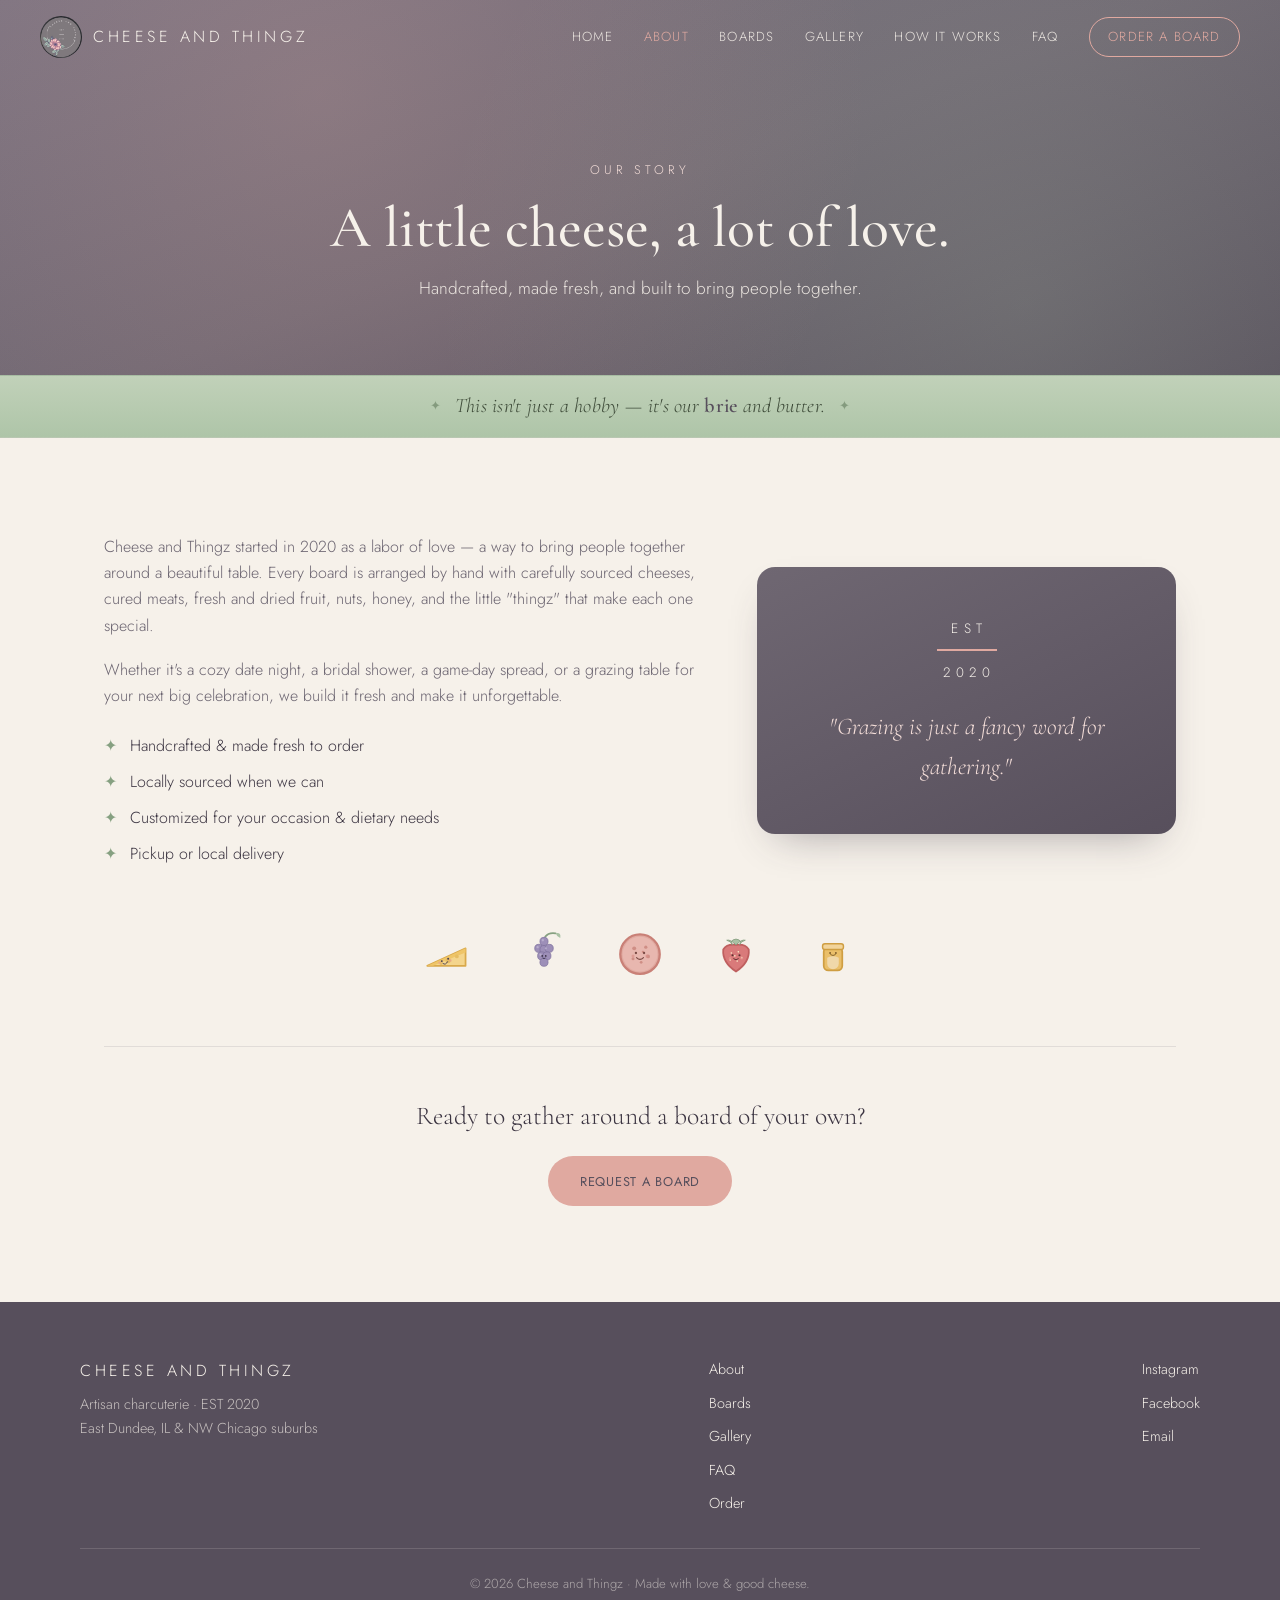
==== about.html @ 500e3eec "Launch Cheese and Thingz website Multi-page static site (Home, About, Boards, Gallery, How it Works," ====
<!DOCTYPE html>
<html lang="en">
<head>
  <meta charset="UTF-8" />
  <meta name="viewport" content="width=device-width, initial-scale=1.0" />
  <title>About — Cheese and Thingz</title>
  <meta name="description" content="The story behind Cheese and Thingz — handcrafted artisan charcuterie boards, made fresh with love since 2020." />
  <meta property="og:type" content="website" />
  <meta property="og:title" content="About — Cheese and Thingz" />
  <meta property="og:description" content="The story behind Cheese and Thingz — handcrafted artisan charcuterie boards, made fresh with love since 2020." />
  <meta property="og:image" content="https://R2xB2.github.io/cheese-and-thingz/assets/logo.png" />
  <meta property="og:url" content="https://R2xB2.github.io/cheese-and-thingz/about.html" />
  <meta name="twitter:card" content="summary_large_image" />
  <meta name="twitter:title" content="About — Cheese and Thingz" />
  <meta name="twitter:description" content="The story behind Cheese and Thingz — handcrafted artisan charcuterie boards, made fresh with love since 2020." />
  <meta name="twitter:image" content="https://R2xB2.github.io/cheese-and-thingz/assets/logo.png" />
  <link rel="preconnect" href="https://fonts.googleapis.com" />
  <link rel="preconnect" href="https://fonts.gstatic.com" crossorigin />
  <link href="https://fonts.googleapis.com/css2?family=Cormorant+Garamond:ital,wght@0,400;0,500;0,600;1,400&family=Jost:wght@300;400;500&display=swap" rel="stylesheet" />
  <link rel="stylesheet" href="styles.css" />
  <link rel="icon" href="assets/logo.png" />
</head>
<body>

  <header class="nav" id="nav">
    <a href="index.html" class="nav__brand">
      <img src="assets/logo.png" alt="Cheese and Thingz logo" class="nav__logo" onerror="this.style.display='none'" />
      <span class="nav__name">Cheese and Thingz</span>
    </a>
    <nav class="nav__links">
      <a href="index.html">Home</a>
      <a href="about.html" aria-current="page">About</a>
      <a href="boards.html">Boards</a>
      <a href="gallery.html">Gallery</a>
      <a href="how-it-works.html">How it Works</a>
      <a href="faq.html">FAQ</a>
      <a href="order.html" class="nav__cta">Order a Board</a>
    </nav>
    <button class="nav__toggle" id="navToggle" aria-label="Menu">☰</button>
  </header>

  <section class="pagehero">
    <div class="pagehero__inner">
      <p class="hero__eyebrow">Our Story</p>
      <h1>A little cheese, a lot of love.</h1>
      <p class="pagehero__sub">Handcrafted, made fresh, and built to bring people together.</p>
    </div>
  </section>

  <div class="punbar">This isn't just a hobby — it's our <span>brie</span> and butter.</div>

  <section class="section">
    <div class="about__grid">
      <div class="about__text">
        <p>Cheese and Thingz started in 2020 as a labor of love — a way to bring people together around a beautiful table. Every board is arranged by hand with carefully sourced cheeses, cured meats, fresh and dried fruit, nuts, honey, and the little "thingz" that make each one special.</p>
        <p>Whether it's a cozy date night, a bridal shower, a game-day spread, or a grazing table for your next big celebration, we build it fresh and make it unforgettable.</p>
        <ul class="about__points">
          <li>Handcrafted &amp; made fresh to order</li>
          <li>Locally sourced when we can</li>
          <li>Customized for your occasion &amp; dietary needs</li>
          <li>Pickup or local delivery</li>
        </ul>
      </div>
      <div class="about__card">
        <div class="about__badge">
          <span class="about__badge-est">EST</span>
          <span class="about__badge-line"></span>
          <span class="about__badge-year">2020</span>
        </div>
        <p class="about__quote">"Grazing is just a fancy word for gathering."</p>
      </div>
    </div>
    <div class="garnish" style="margin-top:3.5rem;">
      <img src="assets/cheese.svg" alt="cheese" />
      <img src="assets/grapes.svg" alt="grapes" />
      <img src="assets/salami.svg" alt="salami" />
      <img src="assets/strawberry.svg" alt="strawberry" />
      <img src="assets/honey.svg" alt="honey" />
    </div>

    <div class="cta-band">
      <p>Ready to gather around a board of your own?</p>
      <a href="order.html" class="btn btn--primary">Request a Board</a>
    </div>
  </section>

  <footer class="footer">
    <div class="footer__inner">
      <div class="footer__brand">
        <span class="nav__name">Cheese and Thingz</span>
        <p>Artisan charcuterie · EST 2020<br />East Dundee, IL &amp; NW Chicago suburbs</p>
      </div>
      <div class="footer__links">
        <a href="about.html">About</a>
        <a href="boards.html">Boards</a>
        <a href="gallery.html">Gallery</a>
        <a href="faq.html">FAQ</a>
        <a href="order.html">Order</a>
      </div>
      <div class="footer__social">
        <a href="https://www.instagram.com/cheeseandthingz" target="_blank" rel="noopener" aria-label="Instagram">Instagram</a>
        <a href="#" aria-label="Facebook">Facebook</a>
        <a href="mailto:hello@cheeseandthingz.com">Email</a>
      </div>
    </div>
    <p class="footer__fine">© <span id="year"></span> Cheese and Thingz · Made with love &amp; good cheese.</p>
  </footer>

  <script src="script.js"></script>
</body>
</html>
---- styles.css ----
/* ============================================================
   Cheese and Thingz — themed on the logo
   Palette: mauve-taupe · dusty rose · sage green · cream
   ============================================================ */

:root {
  --mauve:        #6f6772;  /* logo background */
  --mauve-deep:   #574f5c;
  --mauve-soft:   #8a8290;
  --rose:         #e0a9a0;  /* the rose */
  --rose-deep:    #cf8e85;
  --rose-tint:    #f3ddd8;
  --sage:         #a9c1a4;  /* the leaves */
  --sage-deep:    #86a081;
  --cream:        #f6f1ea;
  --cream-2:      #efe7dc;
  --ink:          #3c3542;
  --ink-soft:     #6b6470;
  --white:        #ffffff;

  --serif: "Cormorant Garamond", Georgia, serif;
  --sans:  "Jost", "Segoe UI", system-ui, sans-serif;

  --shadow: 0 18px 40px -20px rgba(60, 53, 66, 0.45);
  --radius: 18px;
}

* { margin: 0; padding: 0; box-sizing: border-box; }

html { scroll-behavior: smooth; overflow-x: clip; }

body {
  font-family: var(--sans);
  font-weight: 300;
  color: var(--ink);
  background: var(--cream);
  line-height: 1.65;
  -webkit-font-smoothing: antialiased;
  overflow-x: clip;
}

h1, h2, h3 { font-family: var(--serif); font-weight: 500; line-height: 1.1; }

a { color: inherit; text-decoration: none; }

img { max-width: 100%; display: block; }

/* ===== Buttons ===== */
.btn {
  display: inline-block;
  padding: 0.85rem 1.9rem;
  border-radius: 999px;
  font-family: var(--sans);
  font-weight: 400;
  letter-spacing: 0.06em;
  text-transform: uppercase;
  font-size: 0.8rem;
  cursor: pointer;
  border: 1.5px solid transparent;
  transition: all 0.25s ease;
}
.btn--primary { background: var(--rose); color: var(--mauve-deep); }
.btn--primary:hover { background: var(--rose-deep); color: var(--white); transform: translateY(-2px); }
.btn--ghost { border-color: currentColor; color: inherit; }
.btn--ghost:hover { background: rgba(255,255,255,0.12); transform: translateY(-2px); }

/* ===== Nav ===== */
.nav {
  position: fixed; top: 0; left: 0; right: 0; z-index: 100;
  display: flex; align-items: center; justify-content: space-between;
  padding: 1rem 2.5rem;
  background: rgba(111, 103, 114, 0.0);
  transition: background 0.3s ease, padding 0.3s ease, box-shadow 0.3s ease;
}
.nav.is-scrolled {
  background: rgba(87, 79, 92, 0.96);
  padding: 0.7rem 2.5rem;
  box-shadow: 0 8px 30px -18px rgba(0,0,0,0.6);
  backdrop-filter: blur(8px);
}
.nav__brand { display: flex; align-items: center; gap: 0.7rem; color: var(--cream); }
.nav__logo { width: 42px; height: 42px; border-radius: 50%; object-fit: cover; }
.nav__name {
  font-family: var(--sans); font-weight: 300; text-transform: uppercase;
  font-size: 1rem; letter-spacing: 0.22em; color: var(--cream);
}
.amp { color: var(--rose); font-style: italic; }
.nav__links { display: flex; align-items: center; gap: 1.9rem; }
.nav__links a {
  color: var(--cream); font-size: 0.82rem; letter-spacing: 0.09em;
  text-transform: uppercase; opacity: 0.9; transition: opacity 0.2s, color 0.2s;
}
.nav__links a:hover { opacity: 1; color: var(--rose); }
.nav__cta {
  border: 1.4px solid var(--rose); border-radius: 999px; padding: 0.5rem 1.15rem;
  color: var(--rose) !important; opacity: 1 !important;
}
.nav__cta:hover { background: var(--rose); color: var(--mauve-deep) !important; }
.nav__links a[aria-current="page"] { color: var(--rose); opacity: 1; }
.nav__cta[aria-current="page"] { background: var(--rose); color: var(--mauve-deep) !important; }
.nav__toggle {
  display: none; background: none; border: none; color: var(--cream);
  font-size: 1.6rem; cursor: pointer;
}

/* ===== Hero ===== */
.hero {
  position: relative; min-height: 100vh;
  display: flex; flex-direction: column; align-items: center; justify-content: center;
  text-align: center; padding: 7rem 1.5rem 4rem;
  color: var(--cream);
  background:
    radial-gradient(circle at 30% 20%, rgba(224,169,160,0.22), transparent 55%),
    radial-gradient(circle at 75% 75%, rgba(169,193,164,0.20), transparent 55%),
    linear-gradient(160deg, #7a7280 0%, #6f6772 45%, #574f5c 100%);
}
.hero__inner { max-width: 720px; }
.hero__logo {
  width: 190px; height: 190px; border-radius: 50%; object-fit: cover;
  margin: 0 auto 1.8rem; box-shadow: 0 20px 50px -20px rgba(0,0,0,0.55);
  border: 3px solid rgba(246,241,234,0.25);
}
.hero__logo.is-missing { display: none; }
.hero__eyebrow {
  text-transform: uppercase; letter-spacing: 0.32em; font-size: 0.78rem;
  color: var(--rose-tint); margin-bottom: 1rem;
}
.hero__title { font-size: clamp(2.2rem, 7vw, 4.6rem); margin-bottom: 1.2rem; }
.hero__sub {
  font-size: 1.12rem; max-width: 560px; margin: 0 auto 2.2rem;
  color: rgba(246,241,234,0.9); font-weight: 300;
}
.hero__actions { display: flex; gap: 1rem; justify-content: center; flex-wrap: wrap; }
.hero__scroll {
  position: absolute; bottom: 2rem; color: var(--rose); font-size: 1.2rem;
  animation: float 2.4s ease-in-out infinite;
}
@keyframes float { 0%,100% { transform: translateY(0); opacity: 0.7; } 50% { transform: translateY(8px); opacity: 1; } }

/* ===== Page banner (subpages) ===== */
.pagehero {
  display: flex; align-items: center; justify-content: center; text-align: center;
  padding: 10rem 1.5rem 4.5rem; color: var(--cream);
  background:
    radial-gradient(circle at 25% 25%, rgba(224,169,160,0.22), transparent 55%),
    radial-gradient(circle at 80% 80%, rgba(169,193,164,0.20), transparent 55%),
    linear-gradient(160deg, #7a7280 0%, #6f6772 50%, #574f5c 100%);
}
.pagehero__inner { max-width: 680px; }
.pagehero h1 { font-size: clamp(2.3rem, 5vw, 3.6rem); margin-bottom: 0.9rem; }
.pagehero__sub { color: rgba(246,241,234,0.9); font-size: 1.08rem; }

/* ===== Home explore cards ===== */
.explore__grid { display: grid; grid-template-columns: repeat(4, 1fr); gap: 1.5rem; }
.explore__card {
  display: flex; flex-direction: column; gap: 0.4rem;
  background: var(--white); border-radius: var(--radius); padding: 2rem 1.6rem;
  box-shadow: 0 12px 30px -22px rgba(60,53,66,0.4);
  border: 1px solid rgba(111,103,114,0.08);
  transition: transform 0.25s, box-shadow 0.25s;
}
.explore__card:hover { transform: translateY(-6px); box-shadow: var(--shadow); }
.explore__card h3 { font-size: 1.5rem; }
.explore__card p { color: var(--ink-soft); font-size: 0.95rem; flex: 1; }
.explore__more { color: var(--rose-deep); font-size: 0.85rem; letter-spacing: 0.06em; margin-top: 0.6rem; }
.explore__card--cta { background: linear-gradient(160deg, var(--mauve) 0%, var(--mauve-deep) 100%); color: var(--cream); }
.explore__card--cta p { color: rgba(246,241,234,0.85); }
.explore__card--cta .explore__more { color: var(--rose-tint); }

/* ===== CTA band ===== */
.cta-band {
  text-align: center; margin-top: 4rem; padding-top: 3rem;
  border-top: 1px solid rgba(111,103,114,0.15);
}
.cta-band p { font-family: var(--serif); font-size: 1.6rem; color: var(--ink); margin-bottom: 1.2rem; }

/* ===== Cute illustrations & garnish ===== */
.garnish {
  display: flex; justify-content: center; align-items: center;
  gap: clamp(0.8rem, 4vw, 2.4rem); flex-wrap: wrap; max-width: 720px; margin: 0 auto;
}
.garnish img { width: 58px; height: 58px; transition: transform 0.3s ease; }
.garnish img:hover { transform: translateY(-8px) rotate(-6deg); }
.garnish--hero { margin-top: 2.5rem; }
.garnish--hero img { width: 52px; height: 52px; filter: drop-shadow(0 6px 12px rgba(0,0,0,0.25)); }

/* ===== Pun bar ===== */
.punbar {
  text-align: center; padding: 1rem 1.5rem; line-height: 1.4;
  font-family: var(--serif); font-style: italic;
  font-size: clamp(1.05rem, 2.2vw, 1.28rem); letter-spacing: 0.015em;
  color: #3d4a38;
  background: linear-gradient(180deg, #c1d1b9 0%, #aec5a8 100%);
  border-top: 1px solid rgba(87, 79, 92, 0.08);
  border-bottom: 1px solid rgba(87, 79, 92, 0.08);
}
.punbar::before, .punbar::after {
  content: "✦"; font-style: normal; font-size: 0.62em;
  color: #7f9679; opacity: 0.9; vertical-align: 0.15em;
}
.punbar::before { margin-right: 0.85rem; }
.punbar::after { margin-left: 0.85rem; }
.punbar span { font-style: normal; font-weight: 600; color: var(--mauve-deep); }
.hero__pun {
  margin-top: 1.4rem; min-height: 1.4em; font-family: var(--serif); font-style: italic;
  font-size: 1.25rem; color: var(--rose-tint); transition: opacity 0.4s ease;
}

/* ===== Menu card icons ===== */
.card__icon { width: 56px; height: 56px; margin: 0 auto 0.5rem; display: block; }

/* ===== Gallery illustration tiles ===== */
.gallery__item--illus {
  background: var(--white); border: 1px solid rgba(111,103,114,0.12);
  flex-direction: column; gap: 0.6rem;
}
.gallery__item--illus img { width: 44%; height: auto; }
.gallery__cap {
  font-family: var(--serif); font-style: italic; font-size: 1.05rem;
  color: var(--rose-deep); text-transform: none; letter-spacing: 0.01em;
}

/* ===== Sections ===== */
.section { padding: 6rem 1.5rem; max-width: 1120px; margin: 0 auto; }
.section__head { text-align: center; max-width: 640px; margin: 0 auto 3.5rem; }
.kicker {
  display: inline-block; text-transform: uppercase; letter-spacing: 0.3em;
  font-size: 0.75rem; color: var(--rose-deep); margin-bottom: 0.9rem;
}
.section__head h2 { font-size: clamp(2rem, 4vw, 3rem); color: var(--ink); }
.section__lead { margin-top: 1rem; color: var(--ink-soft); }

/* ===== About ===== */
.about { }
.about__grid { display: grid; grid-template-columns: 1.3fr 0.9fr; gap: 3rem; align-items: center; }
.about__text p { margin-bottom: 1.1rem; color: var(--ink-soft); }
.about__points { list-style: none; margin-top: 1.5rem; display: grid; gap: 0.6rem; }
.about__points li { position: relative; padding-left: 1.6rem; color: var(--ink); }
.about__points li::before { content: "✦"; position: absolute; left: 0; color: var(--sage-deep); }
.about__card {
  background: linear-gradient(155deg, var(--mauve) 0%, var(--mauve-deep) 100%);
  border-radius: var(--radius); padding: 3rem 2rem; text-align: center;
  color: var(--cream); box-shadow: var(--shadow);
}
.about__badge { display: inline-flex; flex-direction: column; align-items: center; gap: 0.6rem; margin-bottom: 1.5rem; }
.about__badge-est, .about__badge-year { letter-spacing: 0.4em; font-size: 0.85rem; padding-left: 0.4em; }
.about__badge-line { width: 60px; height: 2px; background: var(--rose); }
.about__quote { font-family: var(--serif); font-style: italic; font-size: 1.5rem; color: var(--rose-tint); }

/* ===== Menu ===== */
.menu { background: var(--cream-2); max-width: none; }
.menu > * { max-width: 1120px; margin-left: auto; margin-right: auto; }
.menu__grid { display: grid; grid-template-columns: repeat(4, 1fr); gap: 1.5rem; }
.card {
  background: var(--white); border-radius: var(--radius); padding: 2rem 1.6rem;
  text-align: center; box-shadow: 0 12px 30px -22px rgba(60,53,66,0.4);
  border: 1px solid rgba(111,103,114,0.08); transition: transform 0.25s, box-shadow 0.25s;
  position: relative;
}
.card:hover { transform: translateY(-6px); box-shadow: var(--shadow); }
.card--feature { background: linear-gradient(160deg, var(--mauve) 0%, var(--mauve-deep) 100%); color: var(--cream); }
.card--feature .card__serves, .card--feature .card__desc { color: rgba(246,241,234,0.85); }
.card--feature .card__price { color: var(--rose-tint); }
.card__tag {
  position: absolute; top: -12px; left: 50%; transform: translateX(-50%);
  background: var(--rose); color: var(--mauve-deep); font-size: 0.65rem;
  text-transform: uppercase; letter-spacing: 0.15em; padding: 0.3rem 0.9rem; border-radius: 999px;
}
.card h3 { font-size: 1.5rem; margin-bottom: 0.3rem; }
.card__serves { font-size: 0.8rem; letter-spacing: 0.1em; text-transform: uppercase; color: var(--ink-soft); }
.card__price { font-family: var(--serif); font-size: 1.8rem; color: var(--rose-deep); margin: 0.8rem 0; }
.card__desc { font-size: 0.92rem; color: var(--ink-soft); }
.menu__note { text-align: center; margin-top: 2.5rem; color: var(--ink-soft); font-size: 0.95rem; }

/* ===== Gallery ===== */
.gallery__grid { display: grid; grid-template-columns: repeat(3, 1fr); gap: 1.2rem; }
.gallery__item {
  aspect-ratio: 4 / 3; border-radius: var(--radius); overflow: hidden;
  display: flex; align-items: center; justify-content: center;
  background: linear-gradient(135deg, var(--rose-tint), var(--sage) 130%);
  color: var(--mauve-deep); font-size: 0.85rem; letter-spacing: 0.1em;
  text-transform: uppercase; border: 1px dashed rgba(87,79,92,0.35);
}
.gallery__item img { width: 100%; height: 100%; object-fit: cover; }

/* ===== How ===== */
.how { background: var(--cream-2); max-width: none; }
.how > * { max-width: 1120px; margin-left: auto; margin-right: auto; }
.how__steps { list-style: none; display: grid; grid-template-columns: repeat(4, 1fr); gap: 1.5rem; }
.how__steps li { text-align: center; padding: 1rem; }
.how__num {
  display: inline-flex; align-items: center; justify-content: center;
  width: 54px; height: 54px; border-radius: 50%;
  background: var(--sage); color: var(--white); font-family: var(--serif);
  font-size: 1.5rem; margin-bottom: 1rem;
}
.how__steps h3 { font-size: 1.3rem; margin-bottom: 0.4rem; }
.how__steps p { color: var(--ink-soft); font-size: 0.92rem; }

/* ===== Inquiry ===== */
.inquire {
  max-width: none; background: linear-gradient(165deg, var(--mauve) 0%, var(--mauve-deep) 100%);
  color: var(--cream);
}
.inquire .kicker { color: var(--rose-tint); }
.inquire .section__head h2 { color: var(--cream); }
.inquire .section__lead { color: rgba(246,241,234,0.85); }
.inquire__inner { max-width: 760px; margin: 0 auto; }

/* Order page: themed background so the form reads well */
.order-section {
  max-width: none; color: var(--cream);
  background: linear-gradient(165deg, var(--mauve) 0%, var(--mauve-deep) 100%);
}
.form { display: grid; gap: 1.2rem; margin-top: 1rem; }
.form__row { display: grid; grid-template-columns: 1fr 1fr; gap: 1.2rem; }
.form label { display: grid; gap: 0.45rem; font-size: 0.78rem; letter-spacing: 0.12em; text-transform: uppercase; color: var(--rose-tint); }
.form input, .form select, .form textarea {
  font-family: var(--sans); font-size: 1rem; font-weight: 300;
  padding: 0.85rem 1rem; border-radius: 12px; border: 1px solid rgba(246,241,234,0.25);
  background: rgba(246,241,234,0.08); color: var(--cream); text-transform: none; letter-spacing: normal;
}
.form input::placeholder, .form textarea::placeholder { color: rgba(246,241,234,0.5); }
.form input:focus, .form select:focus, .form textarea:focus {
  outline: none; border-color: var(--rose); background: rgba(246,241,234,0.14);
}
.form select option { color: var(--ink); }
.form__submit { justify-self: start; margin-top: 0.5rem; border: none; }
.form__status { font-size: 0.9rem; letter-spacing: normal; text-transform: none; min-height: 1.2em; }
.form__status.is-ok { color: var(--sage); }
.form__status.is-err { color: var(--rose-tint); }

/* ===== Footer ===== */
.footer { background: var(--mauve-deep); color: var(--cream); padding: 3.5rem 1.5rem 2rem; }
.footer__inner {
  max-width: 1120px; margin: 0 auto; display: flex; justify-content: space-between;
  flex-wrap: wrap; gap: 2rem; padding-bottom: 2rem; border-bottom: 1px solid rgba(246,241,234,0.15);
}
.footer__brand p { color: rgba(246,241,234,0.7); font-size: 0.9rem; margin-top: 0.5rem; }
.footer__links, .footer__social { display: flex; flex-direction: column; gap: 0.6rem; font-size: 0.9rem; }
.footer__links a:hover, .footer__social a:hover { color: var(--rose); }
.footer__fine { text-align: center; margin-top: 1.5rem; font-size: 0.82rem; color: rgba(246,241,234,0.55); }

/* ===== Reveal animation ===== */
.reveal { opacity: 0; transform: translateY(24px); transition: opacity 0.7s ease, transform 0.7s ease; }
.reveal.is-in { opacity: 1; transform: none; }

/* ===== Reviews ===== */
.reviews__grid { display: grid; grid-template-columns: repeat(3, 1fr); gap: 1.5rem; }
.review {
  background: var(--white); border-radius: var(--radius); padding: 2rem 1.7rem; margin: 0;
  box-shadow: 0 12px 30px -22px rgba(60,53,66,0.4); border: 1px solid rgba(111,103,114,0.08);
}
.review__stars { color: var(--rose-deep); letter-spacing: 0.18em; margin-bottom: 0.8rem; }
.review p { font-family: var(--serif); font-style: italic; font-size: 1.2rem; color: var(--ink); margin-bottom: 1rem; line-height: 1.5; }
.review cite { font-style: normal; font-size: 0.82rem; letter-spacing: 0.08em; text-transform: uppercase; color: var(--ink-soft); }

/* ===== Occasions ===== */
.occasions { background: var(--cream-2); max-width: none; }
.occasions > * { max-width: 1120px; margin-left: auto; margin-right: auto; }
.occasions__grid { display: grid; grid-template-columns: repeat(6, 1fr); gap: 1.2rem; }
.occasion { text-align: center; }
.occasion img { width: 52px; height: 52px; margin: 0 auto 0.6rem; transition: transform 0.25s; }
.occasion:hover img { transform: translateY(-6px) rotate(-6deg); }
.occasion span { display: block; font-size: 0.9rem; letter-spacing: 0.04em; color: var(--ink); }

/* ===== What's on a board ===== */
.whatson__list {
  list-style: none; display: grid; grid-template-columns: repeat(2, 1fr);
  gap: 0.8rem 2rem; max-width: 720px; margin: 0 auto;
}
.whatson__list li { position: relative; padding-left: 1.7rem; color: var(--ink); }
.whatson__list li::before { content: "✦"; position: absolute; left: 0; color: var(--sage-deep); }

/* ===== FAQ ===== */
.faq { max-width: 780px; }
.faq__item { border-bottom: 1px solid rgba(111,103,114,0.18); }
.faq__item summary {
  cursor: pointer; list-style: none; padding: 1.3rem 0.2rem;
  font-family: var(--serif); font-size: 1.3rem; color: var(--ink);
  display: flex; justify-content: space-between; align-items: center; gap: 1rem;
}
.faq__item summary::-webkit-details-marker { display: none; }
.faq__item summary::after { content: "+"; color: var(--rose-deep); font-size: 1.6rem; font-family: var(--sans); }
.faq__item[open] summary::after { content: "–"; }
.faq__item p { padding: 0 0.2rem 1.4rem; color: var(--ink-soft); margin: 0; max-width: 92%; }

/* ===== Thank-you page ===== */
.thankyou {
  min-height: 84vh; display: flex; flex-direction: column;
  align-items: center; justify-content: center; text-align: center;
  padding: 8rem 1.5rem 5rem; color: var(--cream);
  background:
    radial-gradient(circle at 30% 25%, rgba(224,169,160,0.22), transparent 55%),
    radial-gradient(circle at 75% 80%, rgba(169,193,164,0.20), transparent 55%),
    linear-gradient(160deg, #7a7280 0%, #6f6772 45%, #574f5c 100%);
}
.thankyou img { width: 120px; height: 120px; border-radius: 50%; object-fit: cover; margin-bottom: 1.5rem; border: 3px solid rgba(246,241,234,0.25); }
.thankyou h1 { font-size: clamp(2.2rem, 5vw, 3.4rem); margin-bottom: 1rem; }
.thankyou p { color: rgba(246,241,234,0.9); max-width: 500px; margin: 0 auto 2rem; }

/* ===== Responsive ===== */
@media (max-width: 860px) {
  .nav { padding: 1rem 1.3rem; }
  .nav__links {
    display: none;
    position: fixed; top: 0; right: 0; height: 100vh; width: min(74%, 300px);
    flex-direction: column; justify-content: center; gap: 2rem;
    background: var(--mauve-deep);
  }
  .nav__links.is-open { display: flex; }
  .nav__toggle { display: block; z-index: 101; }
  .about__grid { grid-template-columns: 1fr; }
  .menu__grid, .how__steps, .explore__grid, .reviews__grid { grid-template-columns: repeat(2, 1fr); }
  .gallery__grid { grid-template-columns: repeat(2, 1fr); }
  .occasions__grid { grid-template-columns: repeat(3, 1fr); }
  .whatson__list { grid-template-columns: 1fr; }
  .form__row { grid-template-columns: 1fr; }
  .footer__inner { flex-direction: column; }
}
@media (max-width: 520px) {
  .menu__grid, .how__steps, .gallery__grid, .explore__grid, .reviews__grid { grid-template-columns: 1fr; }
  .occasions__grid { grid-template-columns: repeat(2, 1fr); }
  .section { padding: 4rem 1.2rem; }
}
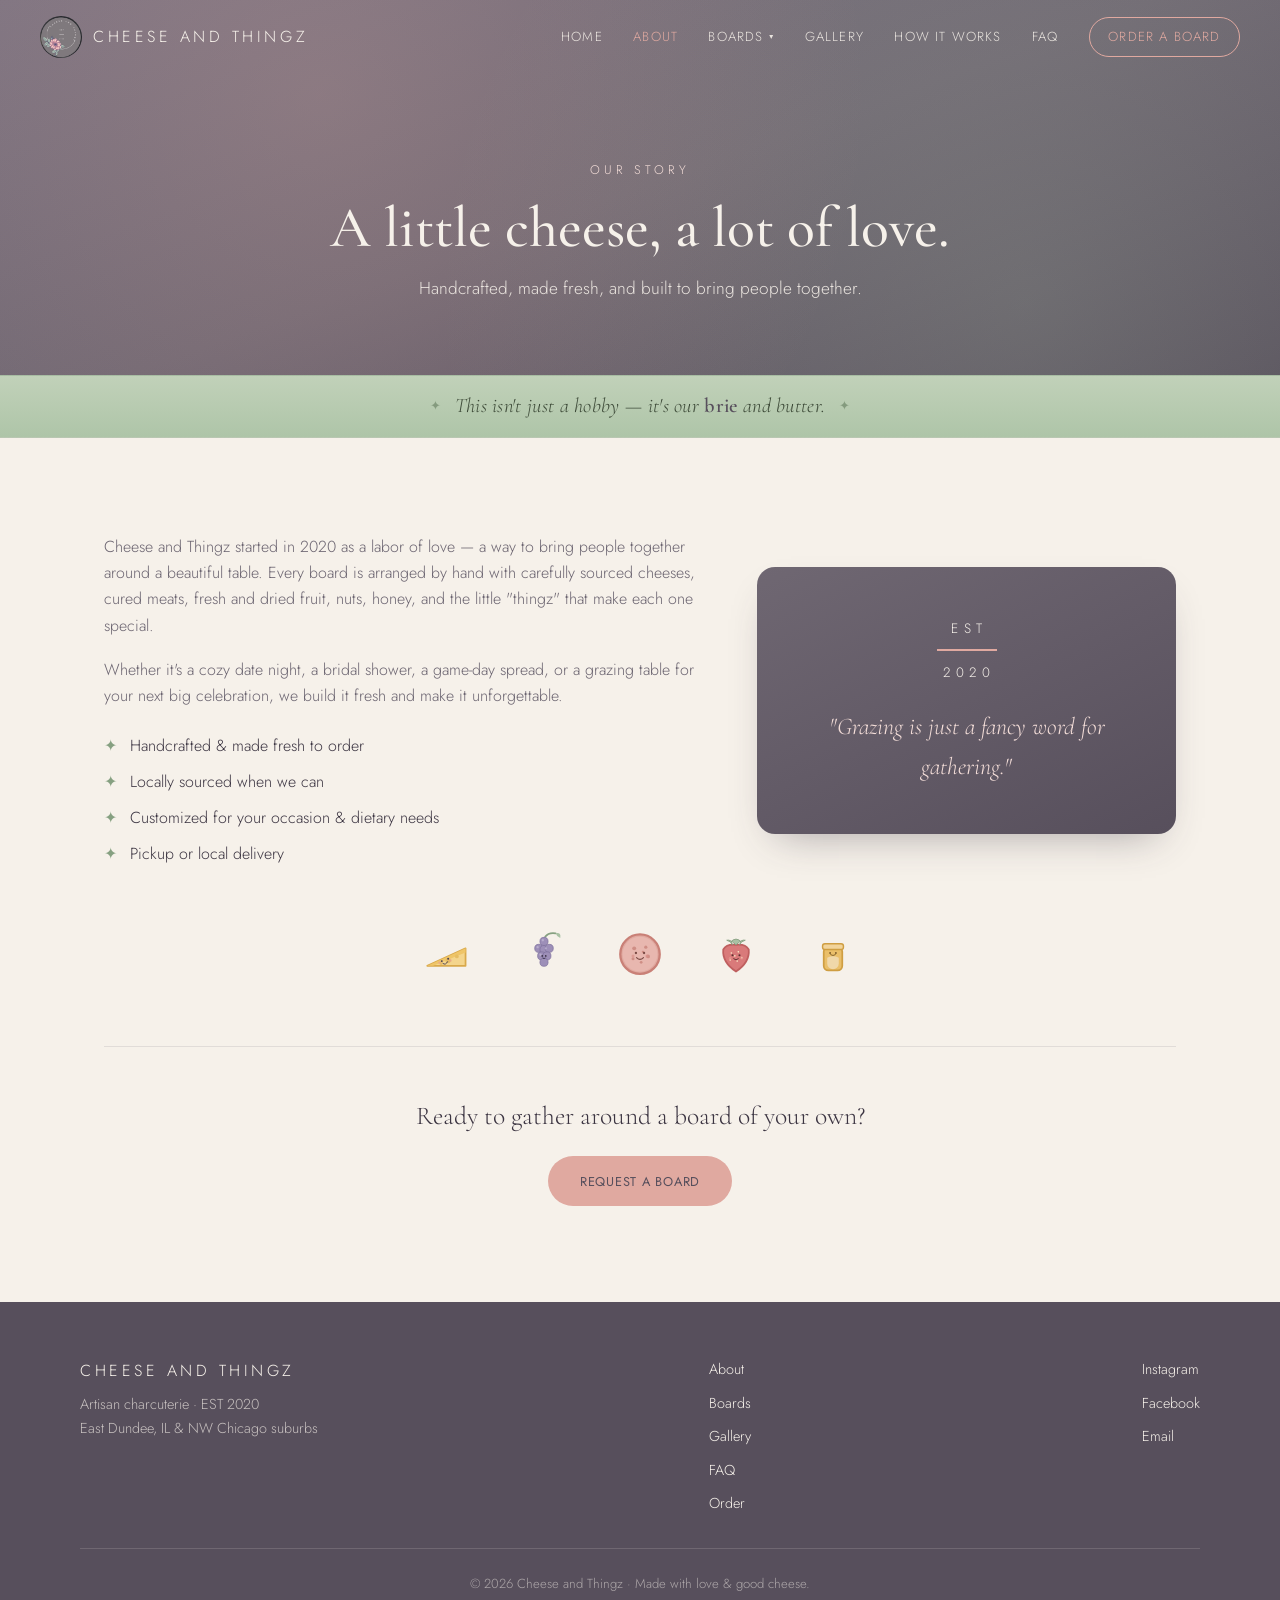
==== commit cbaee353: "Boards dropdown nav, Apple-style load animations, 2026 pricing, bigger builder - Nav: Boards dropdow" ====
--- a/about.html
+++ b/about.html
@@ -30,7 +30,13 @@
     <nav class="nav__links">
       <a href="index.html">Home</a>
       <a href="about.html" aria-current="page">About</a>
-      <a href="boards.html">Boards</a>
+      <div class="nav__item nav__item--drop">
+        <a href="boards.html" class="nav__droptoggle">Boards <span class="nav__caret" aria-hidden="true">▾</span></a>
+        <div class="nav__menu">
+          <a href="boards.html">All Boards</a>
+          <a href="build.html">Build Your Own</a>
+        </div>
+      </div>
       <a href="gallery.html">Gallery</a>
       <a href="how-it-works.html">How it Works</a>
       <a href="faq.html">FAQ</a>
--- a/styles.css
+++ b/styles.css
@@ -103,6 +103,33 @@
   font-size: 1.6rem; cursor: pointer;
 }
 
+/* ===== Boards dropdown ===== */
+.nav__item--drop { position: relative; display: inline-flex; align-items: center; padding-bottom: 0.5rem; margin-bottom: -0.5rem; }
+.nav__droptoggle { display: inline-flex; align-items: center; gap: 0.35rem; }
+.nav__caret { font-size: 0.6em; transition: transform 0.25s ease; }
+.nav__item--drop:hover .nav__caret,
+.nav__item--drop:focus-within .nav__caret { transform: rotate(180deg); }
+.nav__menu {
+  position: absolute; top: 100%; left: 50%;
+  transform: translateX(-50%) translateY(10px);
+  display: flex; flex-direction: column; gap: 0.15rem;
+  min-width: 190px; padding: 0.5rem; border-radius: 14px;
+  background: rgba(87,79,92,0.98); backdrop-filter: blur(8px);
+  box-shadow: 0 18px 44px -18px rgba(0,0,0,0.65);
+  opacity: 0; visibility: hidden; pointer-events: none;
+  transition: opacity 0.22s ease, transform 0.22s ease; z-index: 300;
+}
+.nav__item--drop:hover .nav__menu,
+.nav__item--drop:focus-within .nav__menu {
+  opacity: 1; visibility: visible; pointer-events: auto;
+  transform: translateX(-50%) translateY(6px);
+}
+.nav__menu a {
+  padding: 0.6rem 0.95rem; border-radius: 9px; white-space: nowrap;
+  text-transform: none !important; letter-spacing: 0.02em; font-size: 0.92rem;
+}
+.nav__menu a:hover { background: rgba(246,241,234,0.12); }
+
 /* ===== Hero ===== */
 .hero {
   position: relative; min-height: 100vh;
@@ -272,6 +299,57 @@
 .card__desc { font-size: 0.92rem; color: var(--ink-soft); }
 .menu__note { text-align: center; margin-top: 2.5rem; color: var(--ink-soft); font-size: 0.95rem; }
 
+/* ===== Seasonal feature banner ===== */
+.seasonal {
+  display: grid; grid-template-columns: 1.5fr 0.9fr; gap: 2rem; align-items: center;
+  margin-top: 2.5rem; padding: 2.4rem 2.6rem; border-radius: var(--radius);
+  color: var(--cream); box-shadow: var(--shadow);
+  background:
+    radial-gradient(circle at 85% 20%, rgba(224,169,160,0.22), transparent 55%),
+    linear-gradient(150deg, var(--mauve) 0%, var(--mauve-deep) 100%);
+}
+.seasonal__tag {
+  display: inline-block; background: var(--rose); color: var(--mauve-deep);
+  font-size: 0.68rem; letter-spacing: 0.15em; text-transform: uppercase;
+  padding: 0.32rem 0.95rem; border-radius: 999px; margin-bottom: 0.9rem;
+}
+.seasonal h3 { font-size: 2.1rem; margin-bottom: 0.5rem; }
+.seasonal p { color: rgba(246,241,234,0.88); font-size: 1rem; line-height: 1.55; }
+.seasonal__price { font-family: var(--serif); font-size: 1.7rem; color: var(--rose-tint); margin-top: 0.9rem; }
+.seasonal__art { display: flex; justify-content: center; gap: 0.6rem; }
+.seasonal__art img { width: 66px; height: 66px; filter: drop-shadow(0 6px 12px rgba(0,0,0,0.28)); }
+@media (max-width: 860px) {
+  .seasonal { grid-template-columns: 1fr; text-align: center; padding: 2rem 1.6rem; }
+  .seasonal__art { margin-top: 1rem; }
+}
+
+/* ===== Build your own board ===== */
+.byo {
+  margin-top: 1.6rem; padding: 2.4rem 2.6rem; border-radius: var(--radius);
+  background: var(--white); border: 2px dashed var(--sage-deep);
+  display: grid; grid-template-columns: 1.3fr 1fr; gap: 2.2rem; align-items: center;
+}
+.byo__tag {
+  display: inline-block; background: var(--sage); color: #35402f;
+  font-size: 0.68rem; letter-spacing: 0.15em; text-transform: uppercase;
+  padding: 0.32rem 0.95rem; border-radius: 999px; margin-bottom: 0.9rem;
+}
+.byo h3 { font-size: 2.1rem; color: var(--ink); margin-bottom: 0.5rem; }
+.byo__text > p { color: var(--ink-soft); font-size: 1rem; line-height: 1.55; }
+.byo__price { font-family: var(--serif); font-style: italic; font-size: 1.1rem; color: var(--rose-deep); margin: 0.9rem 0 1.2rem; }
+.byo__steps { display: grid; gap: 1rem; }
+.byo__step { display: flex; align-items: center; gap: 1rem; }
+.byo__step span {
+  flex: none; width: 2.5rem; height: 2.5rem; border-radius: 50%;
+  background: var(--sage); color: var(--white); font-family: var(--serif);
+  font-size: 1.25rem; display: flex; align-items: center; justify-content: center;
+}
+.byo__step p { color: var(--ink); font-size: 0.98rem; }
+@media (max-width: 860px) {
+  .byo { grid-template-columns: 1fr; text-align: center; padding: 2rem 1.6rem; }
+  .byo__step { justify-content: center; text-align: left; }
+}
+
 /* ===== Gallery ===== */
 .gallery__grid { display: grid; grid-template-columns: repeat(3, 1fr); gap: 1.2rem; }
 .gallery__item {
@@ -341,9 +419,29 @@
 .footer__links a:hover, .footer__social a:hover { color: var(--rose); }
 .footer__fine { text-align: center; margin-top: 1.5rem; font-size: 0.82rem; color: rgba(246,241,234,0.55); }
 
-/* ===== Reveal animation ===== */
-.reveal { opacity: 0; transform: translateY(24px); transition: opacity 0.7s ease, transform 0.7s ease; }
+/* ===== Reveal animation (scroll) ===== */
+.reveal { opacity: 0; transform: translateY(30px); transition: opacity 0.8s cubic-bezier(0.2,0.7,0.2,1), transform 0.8s cubic-bezier(0.2,0.7,0.2,1); }
 .reveal.is-in { opacity: 1; transform: none; }
+
+/* ===== Page-load entrance (Apple-style fade-up) ===== */
+@keyframes riseIn { from { opacity: 0; transform: translateY(28px); } to { opacity: 1; transform: none; } }
+.hero__inner > *, .pagehero__inner > * { animation: riseIn 0.9s cubic-bezier(0.2,0.7,0.2,1) both; }
+.hero__inner > *:nth-child(1) { animation-delay: 0.06s; }
+.hero__inner > *:nth-child(2) { animation-delay: 0.14s; }
+.hero__inner > *:nth-child(3) { animation-delay: 0.22s; }
+.hero__inner > *:nth-child(4) { animation-delay: 0.30s; }
+.hero__inner > *:nth-child(5) { animation-delay: 0.38s; }
+.hero__inner > *:nth-child(6) { animation-delay: 0.46s; }
+.garnish--hero { animation: riseIn 0.9s cubic-bezier(0.2,0.7,0.2,1) 0.54s both; }
+.pagehero__inner > *:nth-child(1) { animation-delay: 0.06s; }
+.pagehero__inner > *:nth-child(2) { animation-delay: 0.16s; }
+.pagehero__inner > *:nth-child(3) { animation-delay: 0.26s; }
+
+@media (prefers-reduced-motion: reduce) {
+  .hero__inner > *, .pagehero__inner > *, .garnish--hero { animation: none; }
+  .reveal { transition: none; opacity: 1; transform: none; }
+  html { scroll-behavior: auto; }
+}
 
 /* ===== Reviews ===== */
 .reviews__grid { display: grid; grid-template-columns: repeat(3, 1fr); gap: 1.5rem; }
@@ -398,6 +496,55 @@
 .thankyou img { width: 120px; height: 120px; border-radius: 50%; object-fit: cover; margin-bottom: 1.5rem; border: 3px solid rgba(246,241,234,0.25); }
 .thankyou h1 { font-size: clamp(2.2rem, 5vw, 3.4rem); margin-bottom: 1rem; }
 .thankyou p { color: rgba(246,241,234,0.9); max-width: 500px; margin: 0 auto 2rem; }
+
+/* ===== Board builder ===== */
+.builder { max-width: 900px; }
+.builder__included {
+  background: #fff; border: 1px dashed var(--sage-deep); border-radius: 14px;
+  padding: 1rem 1.3rem; color: var(--ink-soft); font-size: 0.95rem; text-align: center; margin-bottom: 2.6rem;
+}
+.builder__step { margin-bottom: 2.6rem; }
+.builder__step h2 { font-size: 1.7rem; color: var(--ink); margin-bottom: 0.25rem; }
+.builder__hint { color: var(--ink-soft); font-size: 0.95rem; margin-bottom: 1.1rem; }
+
+.size-grid { display: grid; grid-template-columns: repeat(3, 1fr); gap: 1rem; }
+.size input { position: absolute; opacity: 0; pointer-events: none; }
+.size__card {
+  display: block; cursor: pointer; text-align: center; background: var(--white);
+  border: 2px solid rgba(111,103,114,0.15); border-radius: 16px; padding: 1.4rem 1rem;
+  transition: border-color 0.2s, box-shadow 0.2s, background 0.2s;
+}
+.size__card:hover { border-color: var(--rose); }
+.size input:checked + .size__card { border-color: var(--rose-deep); background: #fff6f3; box-shadow: var(--shadow); }
+.size input:focus-visible + .size__card { outline: 2px solid var(--rose-deep); outline-offset: 2px; }
+.size__card h3 { font-size: 1.4rem; }
+.size__card .serves { font-size: 0.76rem; text-transform: uppercase; letter-spacing: 0.1em; color: var(--ink-soft); display: block; margin-top: 0.15rem; }
+.size__card .base { font-family: var(--serif); font-size: 1.5rem; color: var(--rose-deep); display: block; margin-top: 0.4rem; }
+
+.opt-grid { display: grid; grid-template-columns: repeat(2, 1fr); gap: 0.8rem; }
+.opt {
+  display: flex; align-items: center; gap: 0.9rem; cursor: pointer;
+  background: var(--white); border: 1.5px solid rgba(111,103,114,0.15); border-radius: 14px;
+  padding: 0.9rem 1.1rem; transition: border-color 0.2s, box-shadow 0.2s, background 0.2s;
+}
+.opt:hover { border-color: var(--rose); }
+.opt input { accent-color: var(--rose-deep); width: 1.15rem; height: 1.15rem; flex: none; cursor: pointer; }
+.opt.sel { border-color: var(--rose-deep); background: #fff6f3; box-shadow: 0 8px 20px -16px rgba(60,53,66,0.5); }
+.opt__body { flex: 1; display: flex; flex-direction: column; }
+.opt__name { color: var(--ink); font-size: 1rem; }
+.opt__desc { color: var(--ink-soft); font-size: 0.82rem; }
+.opt__price { font-family: var(--serif); color: var(--rose-deep); font-size: 1.15rem; white-space: nowrap; }
+
+.totalbar {
+  position: sticky; bottom: 0.8rem; z-index: 20; margin-top: 2.2rem;
+  background: linear-gradient(150deg, var(--mauve), var(--mauve-deep)); color: var(--cream);
+  border-radius: 16px; padding: 1.15rem 1.6rem; box-shadow: 0 16px 40px -18px rgba(0,0,0,0.55);
+  display: flex; align-items: center; justify-content: space-between; gap: 1rem; flex-wrap: wrap;
+}
+.totalbar__label { font-size: 0.78rem; letter-spacing: 0.12em; text-transform: uppercase; color: rgba(246,241,234,0.8); }
+.totalbar__amt { font-family: var(--serif); font-size: 2.1rem; color: var(--rose-tint); }
+.totalbar .btn { border: none; }
+.builder__disclaimer { text-align: center; color: var(--ink-soft); font-size: 0.85rem; margin-top: 1.2rem; }
 
 /* ===== Responsive ===== */
 @media (max-width: 860px) {
@@ -409,12 +556,23 @@
     background: var(--mauve-deep);
   }
   .nav__links.is-open { display: flex; }
+  /* dropdown expands inline within the mobile drawer */
+  .nav__item--drop { flex-direction: column; align-items: center; padding: 0; margin: 0; gap: 0.6rem; }
+  .nav__caret { display: none; }
+  .nav__menu {
+    position: static; opacity: 1; visibility: visible; pointer-events: auto;
+    transform: none; background: transparent; backdrop-filter: none; box-shadow: none;
+    padding: 0; min-width: 0; gap: 0.7rem; align-items: center;
+  }
+  .nav__menu a { font-size: 0.78rem; opacity: 0.8; padding: 0; }
   .nav__toggle { display: block; z-index: 101; }
   .about__grid { grid-template-columns: 1fr; }
   .menu__grid, .how__steps, .explore__grid, .reviews__grid { grid-template-columns: repeat(2, 1fr); }
   .gallery__grid { grid-template-columns: repeat(2, 1fr); }
   .occasions__grid { grid-template-columns: repeat(3, 1fr); }
   .whatson__list { grid-template-columns: 1fr; }
+  .opt-grid { grid-template-columns: 1fr; }
+  .size-grid { grid-template-columns: 1fr; }
   .form__row { grid-template-columns: 1fr; }
   .footer__inner { flex-direction: column; }
 }
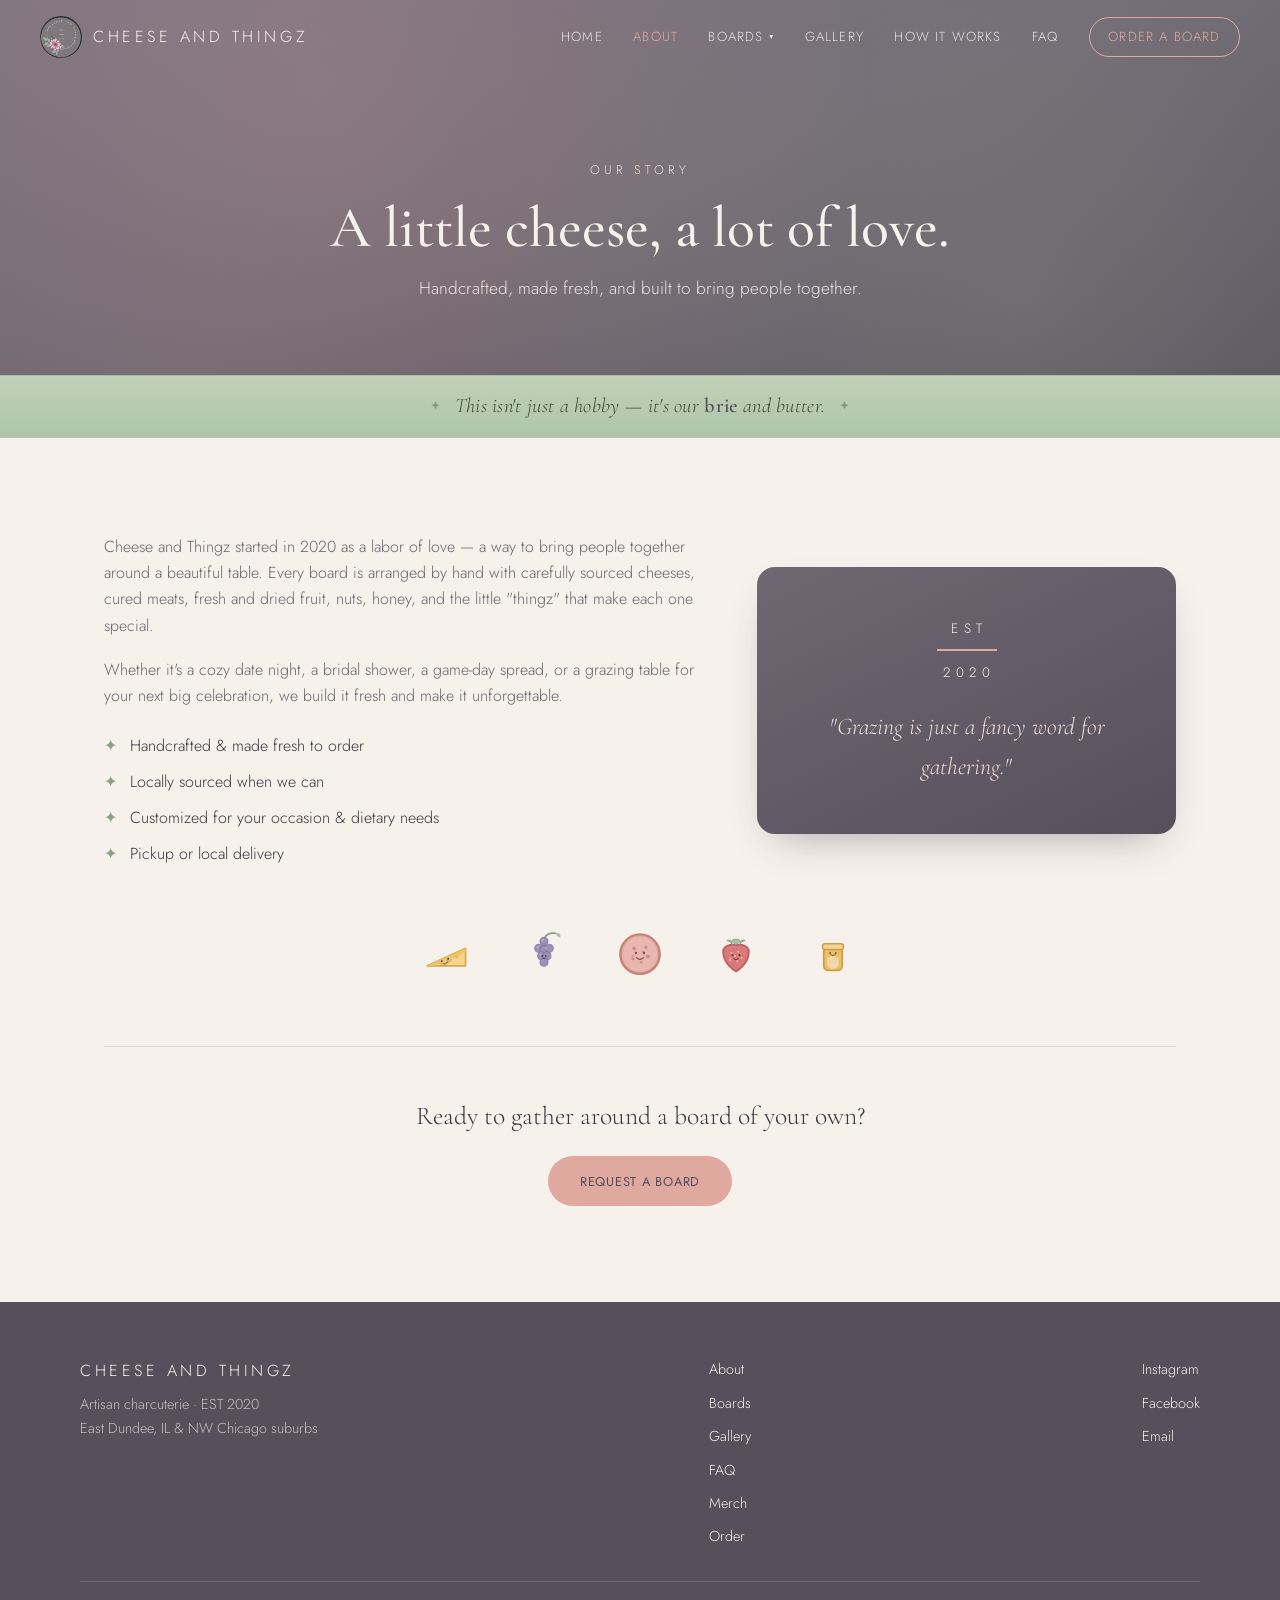
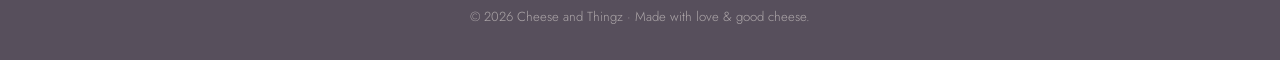
==== commit ea260791: "Add Merch page (character-based tees, hat, board, tote, apron, stickers) - New merch.html with SVG p" ====
--- a/about.html
+++ b/about.html
@@ -34,6 +34,11 @@
         <a href="boards.html" class="nav__droptoggle">Boards <span class="nav__caret" aria-hidden="true">▾</span></a>
         <div class="nav__menu">
           <a href="boards.html">All Boards</a>
+          <a href="little-thing.html">The Little Thingz</a>
+          <a href="classic.html">The Classic Board</a>
+          <a href="grazing-board.html">The Grazing Board</a>
+          <a href="grazing-table.html">Grazing Table</a>
+          <a href="seasonal.html">The Seasonal Board</a>
           <a href="build.html">Build Your Own</a>
         </div>
       </div>
@@ -101,6 +106,7 @@
         <a href="boards.html">Boards</a>
         <a href="gallery.html">Gallery</a>
         <a href="faq.html">FAQ</a>
+        <a href="merch.html">Merch</a>
         <a href="order.html">Order</a>
       </div>
       <div class="footer__social">
--- a/styles.css
+++ b/styles.css
@@ -107,8 +107,7 @@
 .nav__item--drop { position: relative; display: inline-flex; align-items: center; padding-bottom: 0.5rem; margin-bottom: -0.5rem; }
 .nav__droptoggle { display: inline-flex; align-items: center; gap: 0.35rem; }
 .nav__caret { font-size: 0.6em; transition: transform 0.25s ease; }
-.nav__item--drop:hover .nav__caret,
-.nav__item--drop:focus-within .nav__caret { transform: rotate(180deg); }
+.nav__item--drop.is-open .nav__caret { transform: rotate(180deg); }
 .nav__menu {
   position: absolute; top: 100%; left: 50%;
   transform: translateX(-50%) translateY(10px);
@@ -119,8 +118,7 @@
   opacity: 0; visibility: hidden; pointer-events: none;
   transition: opacity 0.22s ease, transform 0.22s ease; z-index: 300;
 }
-.nav__item--drop:hover .nav__menu,
-.nav__item--drop:focus-within .nav__menu {
+.nav__item--drop.is-open .nav__menu {
   opacity: 1; visibility: visible; pointer-events: auto;
   transform: translateX(-50%) translateY(6px);
 }
@@ -284,7 +282,8 @@
   border: 1px solid rgba(111,103,114,0.08); transition: transform 0.25s, box-shadow 0.25s;
   position: relative;
 }
-.card:hover { transform: translateY(-6px); box-shadow: var(--shadow); }
+.menu__grid .card { transition: transform 0.25s ease, box-shadow 0.25s ease, opacity 0.6s ease; }
+.menu__grid .card:hover { transform: translateY(-6px); box-shadow: var(--shadow); }
 .card--feature { background: linear-gradient(160deg, var(--mauve) 0%, var(--mauve-deep) 100%); color: var(--cream); }
 .card--feature .card__serves, .card--feature .card__desc { color: rgba(246,241,234,0.85); }
 .card--feature .card__price { color: var(--rose-tint); }
@@ -535,16 +534,78 @@
 .opt__desc { color: var(--ink-soft); font-size: 0.82rem; }
 .opt__price { font-family: var(--serif); color: var(--rose-deep); font-size: 1.15rem; white-space: nowrap; }
 
+/* per-item shape picker (revealed when the item is selected) */
+.opt-wrap { display: flex; flex-direction: column; }
+.opt__shape {
+  display: none; flex-direction: column; align-items: flex-start; gap: 0.5rem;
+  padding: 0.7rem 1.1rem 0.4rem 3rem;
+}
+.opt-wrap.show-shape .opt__shape { display: flex; }
+.opt__shape-label { font-size: 0.72rem; text-transform: uppercase; letter-spacing: 0.12em; color: var(--ink-soft); }
+.shape-chips { display: flex; flex-wrap: wrap; gap: 0.45rem; }
+.chip {
+  display: inline-flex; flex-direction: column; align-items: center; gap: 0.22rem;
+  width: 66px; padding: 0.45rem 0.3rem; cursor: pointer;
+  border: 1.5px solid rgba(111,103,114,0.18); border-radius: 11px; background: #fff;
+  transition: border-color 0.15s, background 0.15s, box-shadow 0.15s;
+}
+.chip input { position: absolute; opacity: 0; pointer-events: none; }
+.chip img { width: 30px; height: 30px; }
+.chip span { font-size: 0.64rem; line-height: 1.1; text-align: center; color: var(--ink-soft); }
+.chip:hover { border-color: var(--rose); }
+.chip:has(input:checked) { border-color: var(--rose-deep); background: #fff6f3; box-shadow: 0 6px 16px -12px rgba(60,53,66,0.5); }
+.chip:has(input:checked) span { color: var(--rose-deep); }
+
 .totalbar {
-  position: sticky; bottom: 0.8rem; z-index: 20; margin-top: 2.2rem;
+  position: sticky; bottom: 0.6rem; z-index: 20; margin-top: 2rem;
   background: linear-gradient(150deg, var(--mauve), var(--mauve-deep)); color: var(--cream);
-  border-radius: 16px; padding: 1.15rem 1.6rem; box-shadow: 0 16px 40px -18px rgba(0,0,0,0.55);
-  display: flex; align-items: center; justify-content: space-between; gap: 1rem; flex-wrap: wrap;
-}
-.totalbar__label { font-size: 0.78rem; letter-spacing: 0.12em; text-transform: uppercase; color: rgba(246,241,234,0.8); }
-.totalbar__amt { font-family: var(--serif); font-size: 2.1rem; color: var(--rose-tint); }
-.totalbar .btn { border: none; }
+  border-radius: 12px; padding: 0.6rem 1.1rem; box-shadow: 0 12px 30px -18px rgba(0,0,0,0.5);
+  display: flex; align-items: center; justify-content: space-between; gap: 0.8rem; flex-wrap: wrap;
+}
+.totalbar__label { font-size: 0.64rem; letter-spacing: 0.12em; text-transform: uppercase; color: rgba(246,241,234,0.75); }
+.totalbar__amt { font-family: var(--serif); font-size: 1.45rem; color: var(--rose-tint); line-height: 1.1; }
+.totalbar .btn { border: none; padding: 0.55rem 1.3rem; font-size: 0.72rem; }
 .builder__disclaimer { text-align: center; color: var(--ink-soft); font-size: 0.85rem; margin-top: 1.2rem; }
+
+/* ===== Board card "view details" link (whole card is clickable) ===== */
+.card { cursor: pointer; }
+.card__link { display: inline-block; margin-top: 0.9rem; color: var(--rose-deep); font-size: 0.82rem; letter-spacing: 0.06em; }
+.card--feature .card__link { color: var(--rose-tint); }
+.card:hover .card__link { text-decoration: underline; }
+/* stretched link — makes the entire card clickable */
+.card__link::after { content: ""; position: absolute; inset: 0; z-index: 1; }
+
+.seasonal { position: relative; cursor: pointer; transition: transform 0.25s ease, box-shadow 0.25s ease; }
+.seasonal:hover { transform: translateY(-6px); box-shadow: 0 22px 48px -22px rgba(60,53,66,0.55); }
+.seasonal__link { display: inline-block; margin-top: 0.6rem; color: var(--rose-tint); font-size: 0.9rem; letter-spacing: 0.04em; }
+.seasonal:hover .seasonal__link { text-decoration: underline; }
+.seasonal__link::after { content: ""; position: absolute; inset: 0; z-index: 1; }
+
+/* Build Your Own banner — whole box clickable + hover lift */
+.byo { position: relative; cursor: pointer; transition: transform 0.25s ease, box-shadow 0.25s ease; }
+.byo:hover { transform: translateY(-6px); box-shadow: var(--shadow); }
+.byo .btn::after { content: ""; position: absolute; inset: 0; z-index: 1; }
+
+/* ===== Board detail page ===== */
+.boarddetail__grid { display: grid; grid-template-columns: 1.4fr 0.9fr; gap: 3rem; align-items: start; }
+.boarddetail__main .kicker { display: block; }
+.boarddetail__desc { color: var(--ink-soft); margin: 1rem 0 1.6rem; font-size: 1.06rem; line-height: 1.6; }
+.boarddetail__main .whatson__list { max-width: none; margin: 0; }
+.boarddetail__card {
+  background: linear-gradient(155deg, var(--mauve), var(--mauve-deep)); color: var(--cream);
+  border-radius: var(--radius); padding: 2.4rem 2rem; text-align: center;
+  box-shadow: var(--shadow); position: sticky; top: 6rem;
+}
+.boarddetail__card .garnish { margin: 0 0 1.2rem; }
+.boarddetail__card .garnish img { width: 46px; height: 46px; }
+.boarddetail__price { font-family: var(--serif); font-size: 2.4rem; color: var(--rose-tint); line-height: 1; }
+.boarddetail__serves { font-size: 0.78rem; text-transform: uppercase; letter-spacing: 0.12em; color: rgba(246,241,234,0.8); margin: 0.4rem 0 1.5rem; }
+.boarddetail__card .btn { width: 100%; border: none; }
+.boarddetail__note { font-size: 0.8rem; color: rgba(246,241,234,0.7); margin-top: 1rem; line-height: 1.4; }
+@media (max-width: 860px) {
+  .boarddetail__grid { grid-template-columns: 1fr; gap: 2rem; }
+  .boarddetail__card { position: static; }
+}
 
 /* ===== Responsive ===== */
 @media (max-width: 860px) {
@@ -573,6 +634,7 @@
   .whatson__list { grid-template-columns: 1fr; }
   .opt-grid { grid-template-columns: 1fr; }
   .size-grid { grid-template-columns: 1fr; }
+  .opt__shape { padding-left: 1.1rem; }
   .form__row { grid-template-columns: 1fr; }
   .footer__inner { flex-direction: column; }
 }
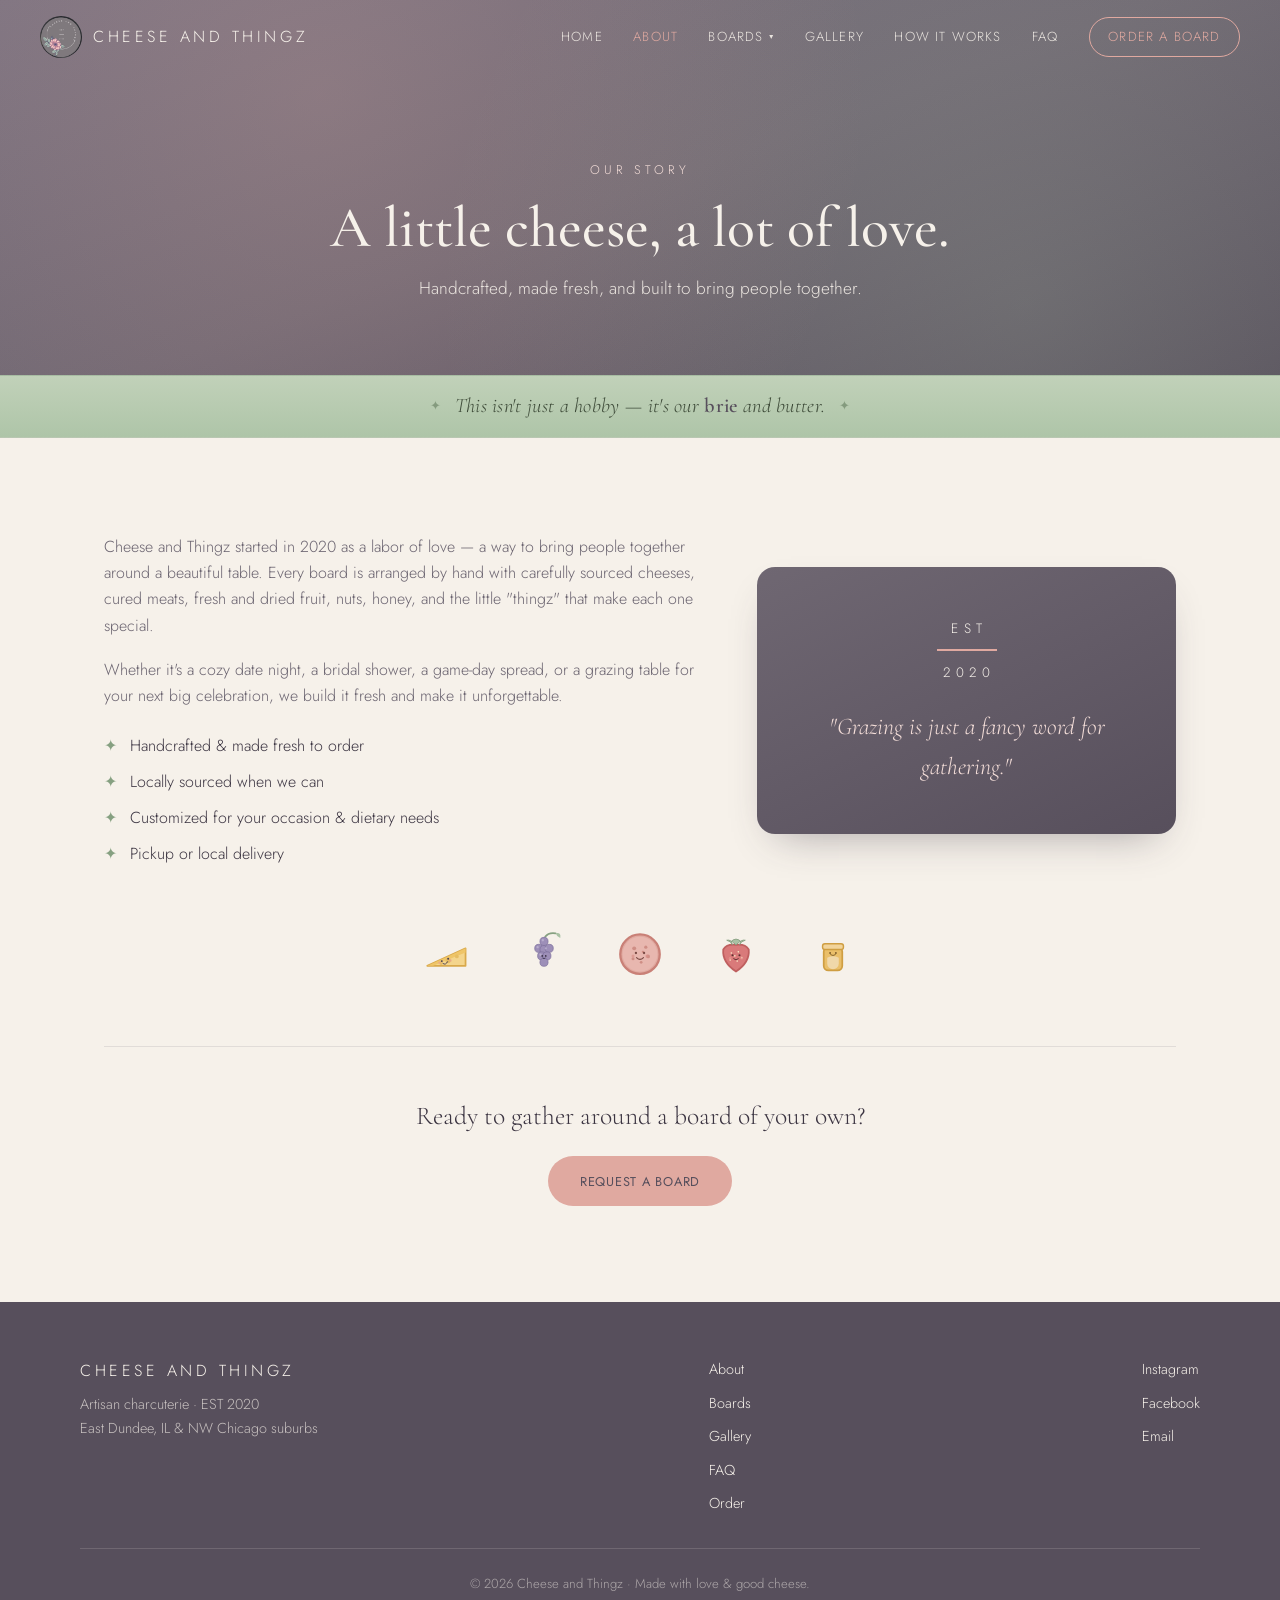
==== commit 3181ebb8: "Un-publish merch from site (keep as local mockups); remove Merch footer links Co-Authored-By: Claude" ====
--- a/about.html
+++ b/about.html
@@ -106,7 +106,6 @@
         <a href="boards.html">Boards</a>
         <a href="gallery.html">Gallery</a>
         <a href="faq.html">FAQ</a>
-        <a href="merch.html">Merch</a>
         <a href="order.html">Order</a>
       </div>
       <div class="footer__social">
